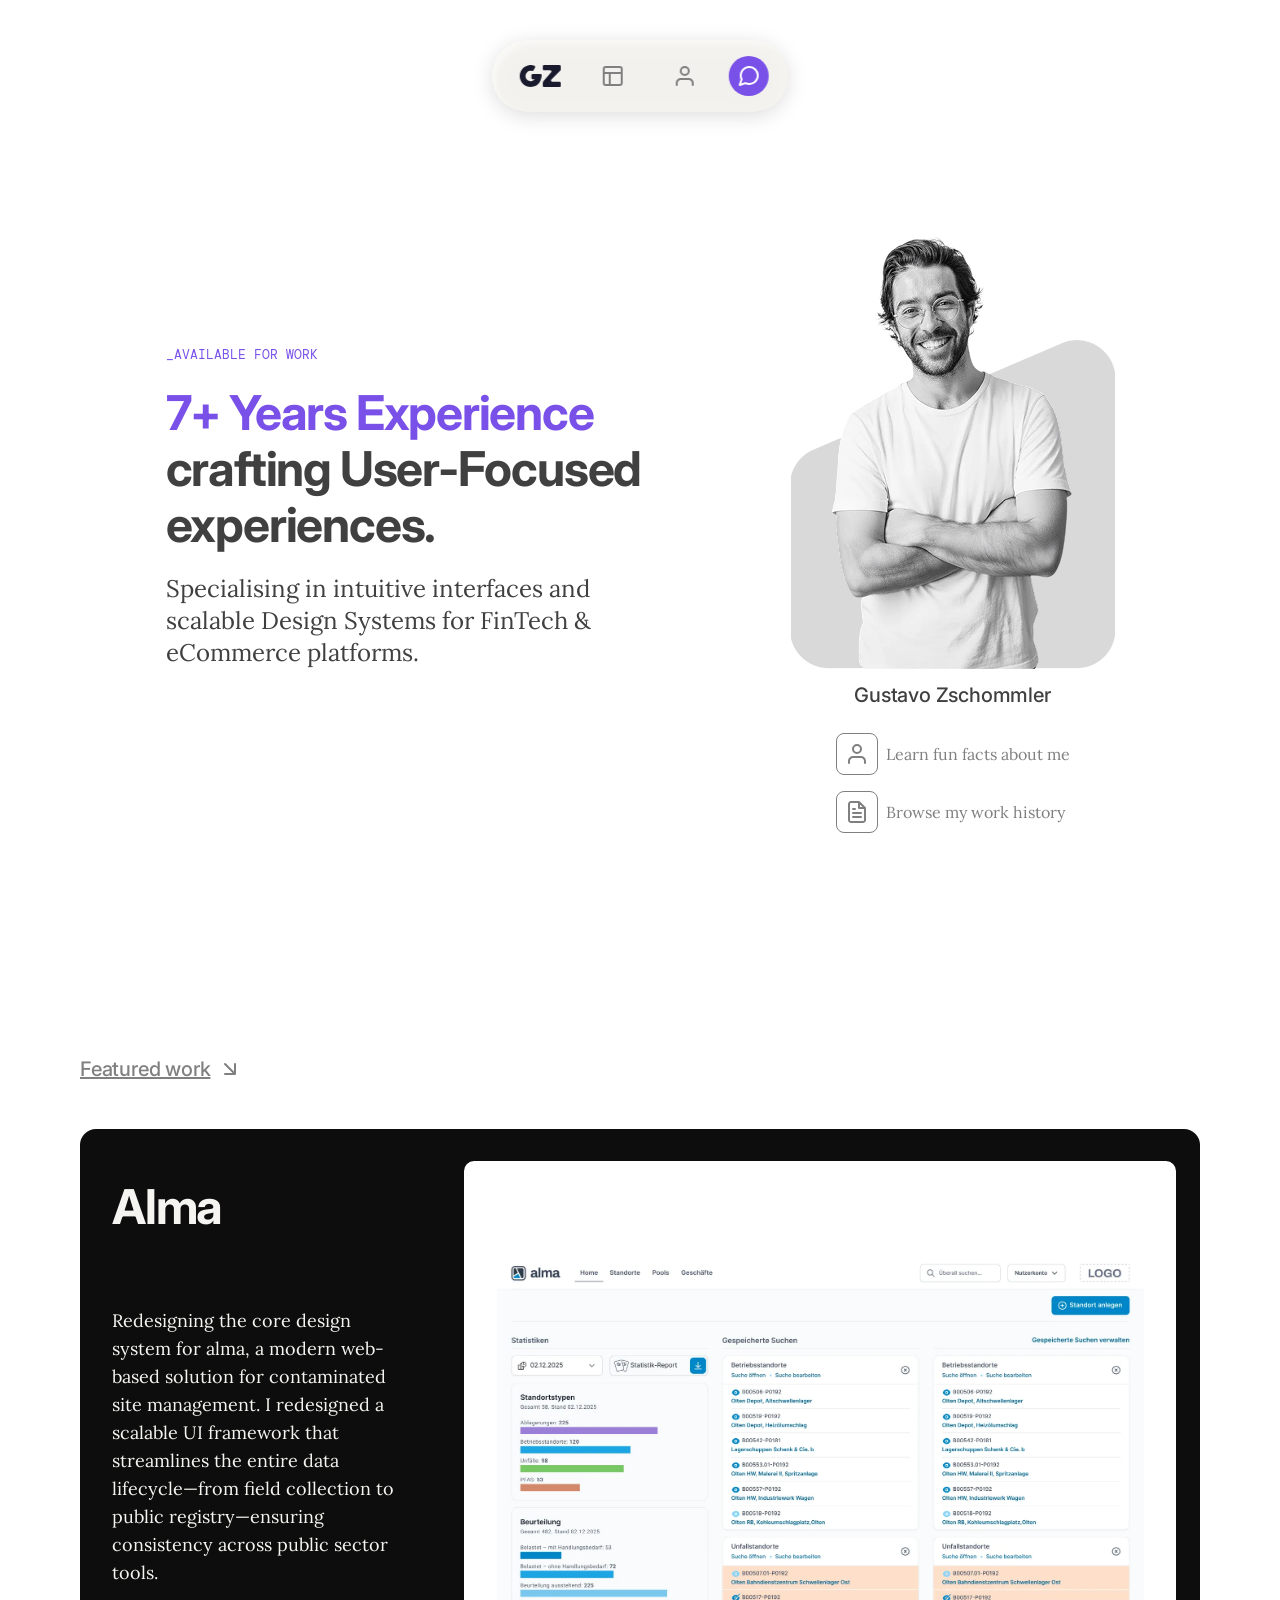
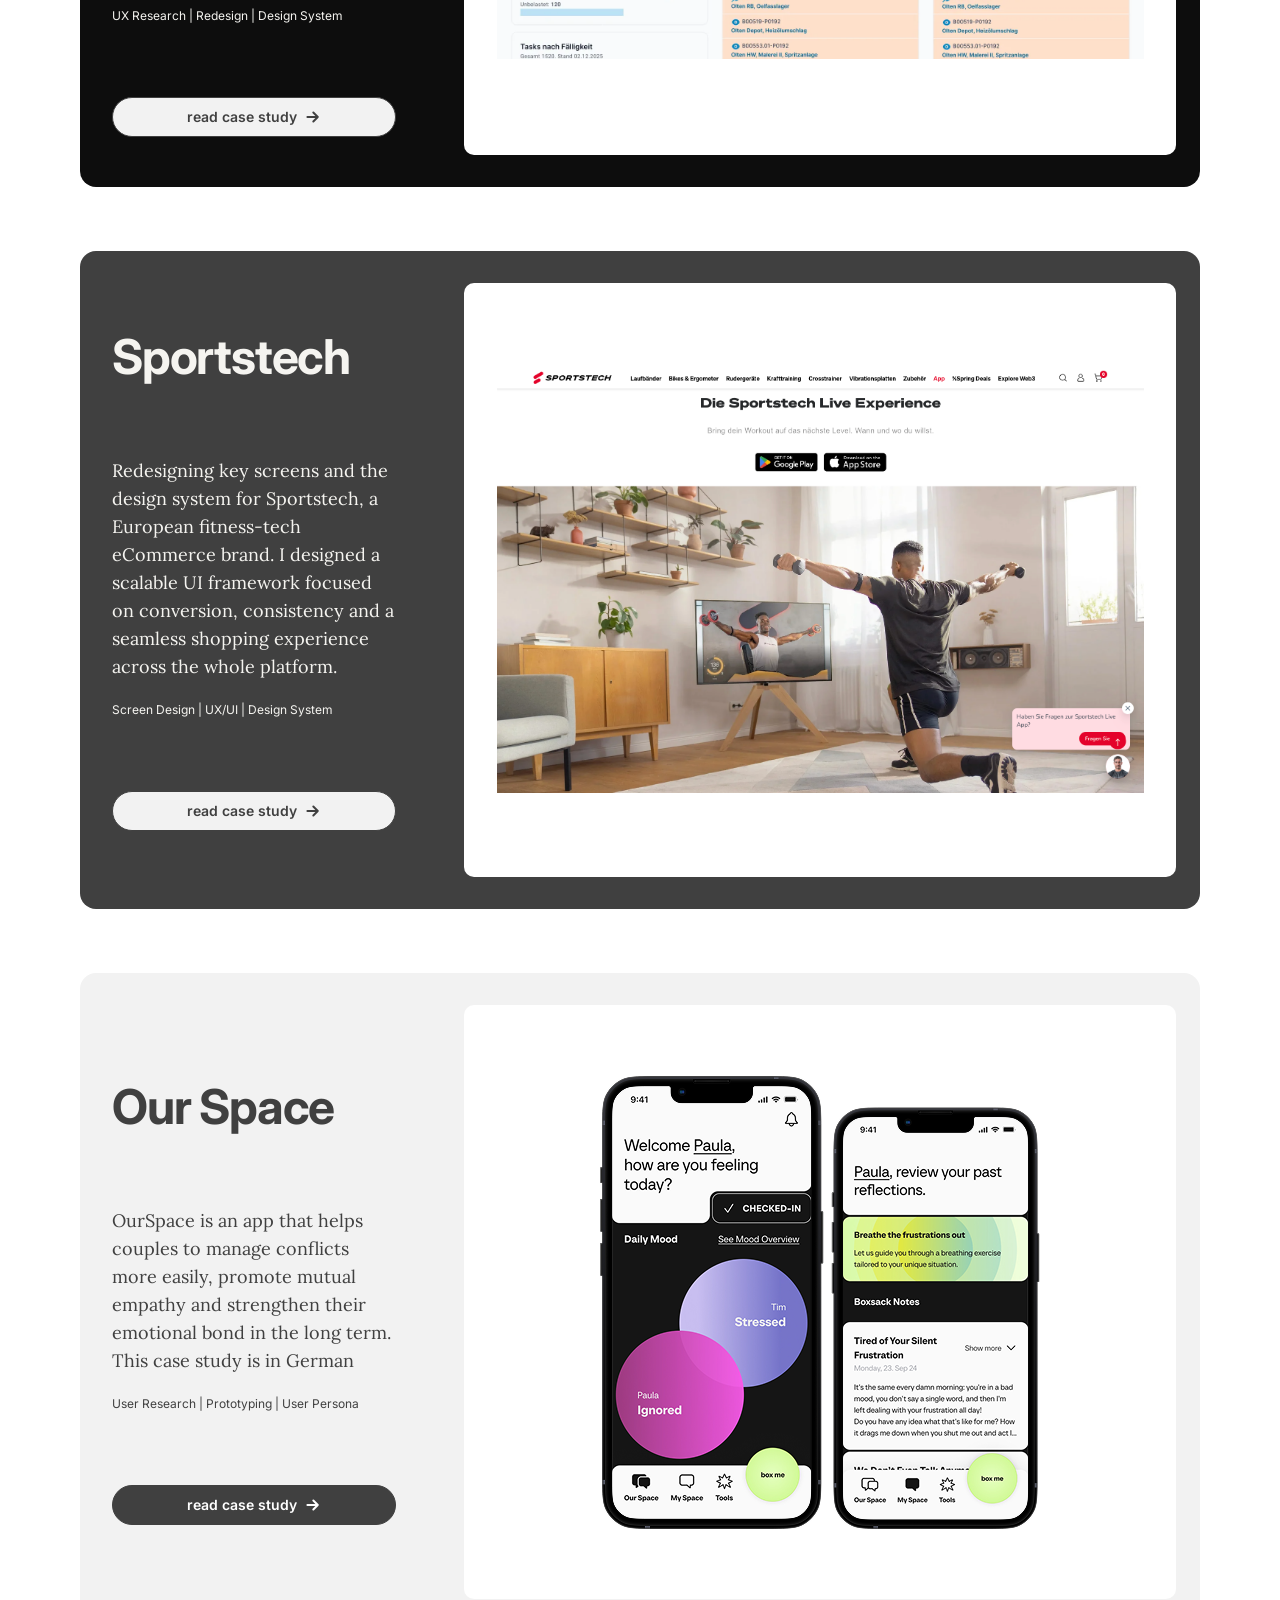
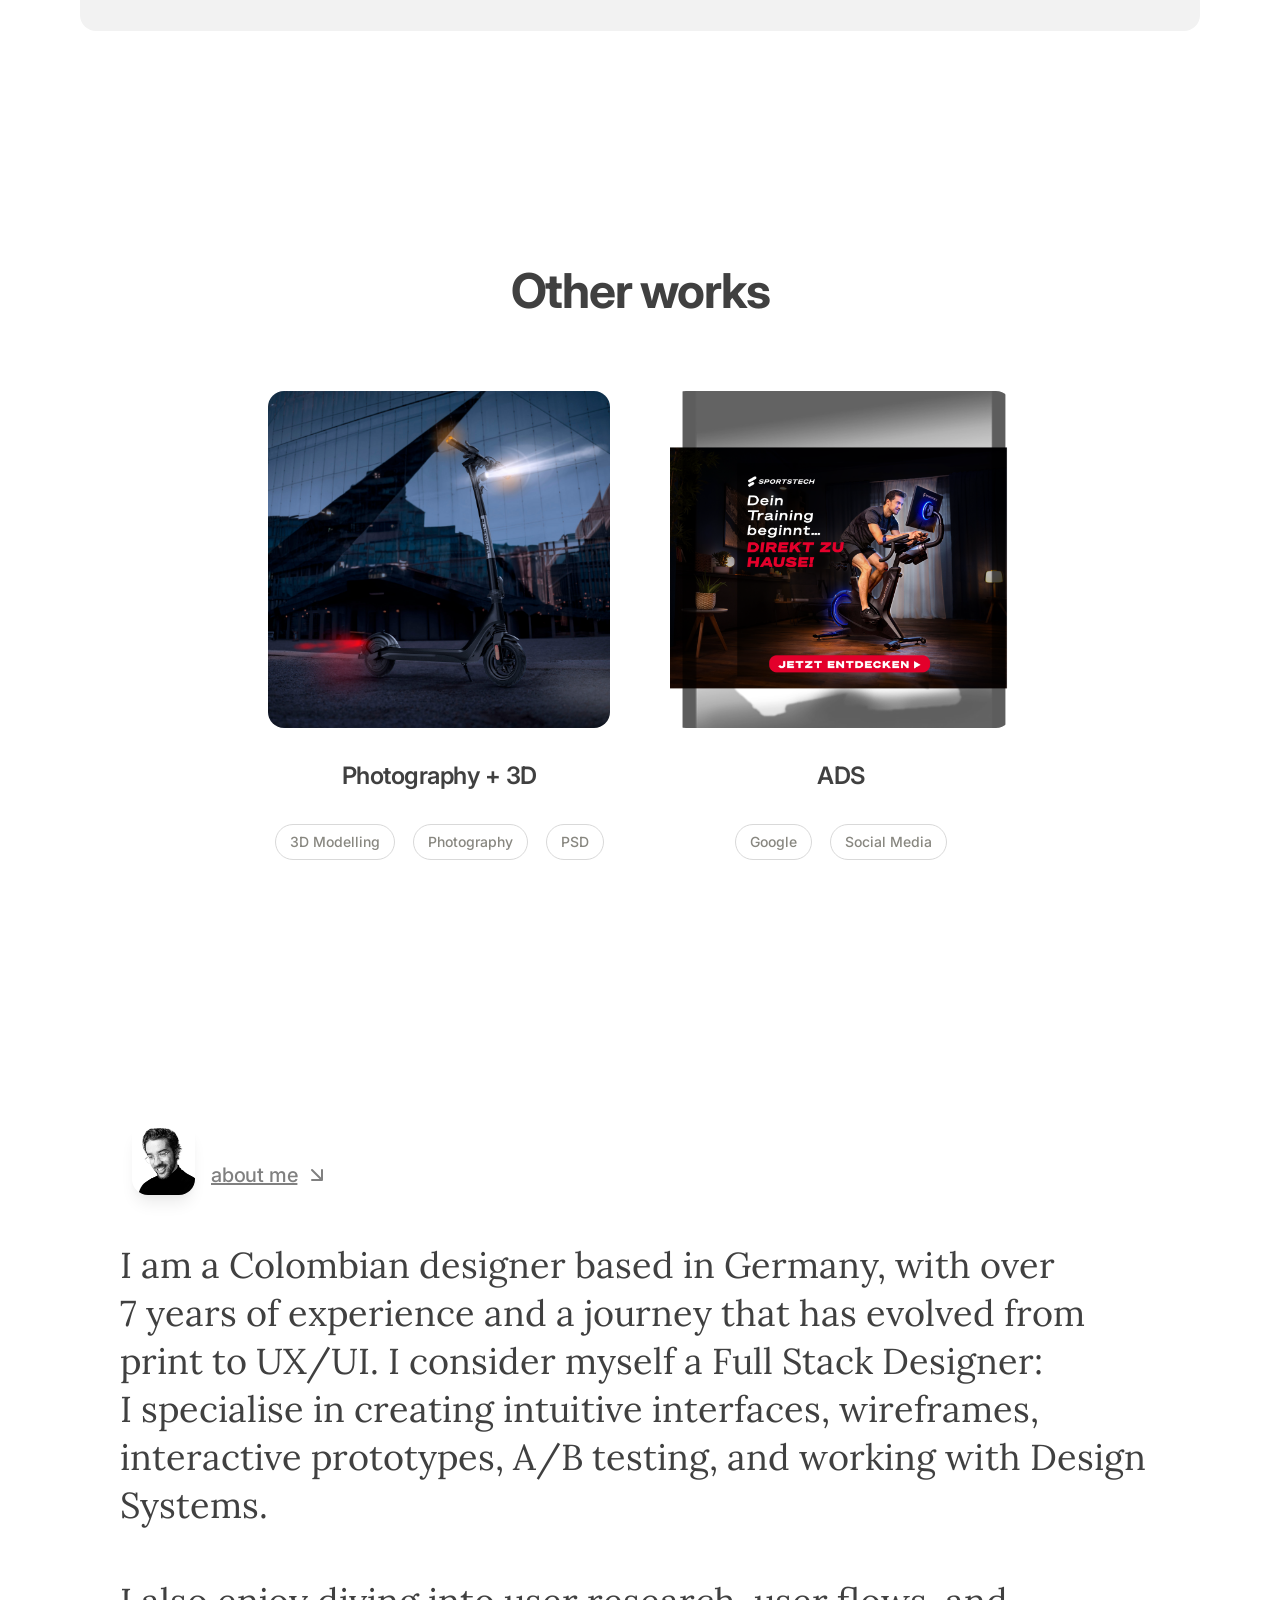
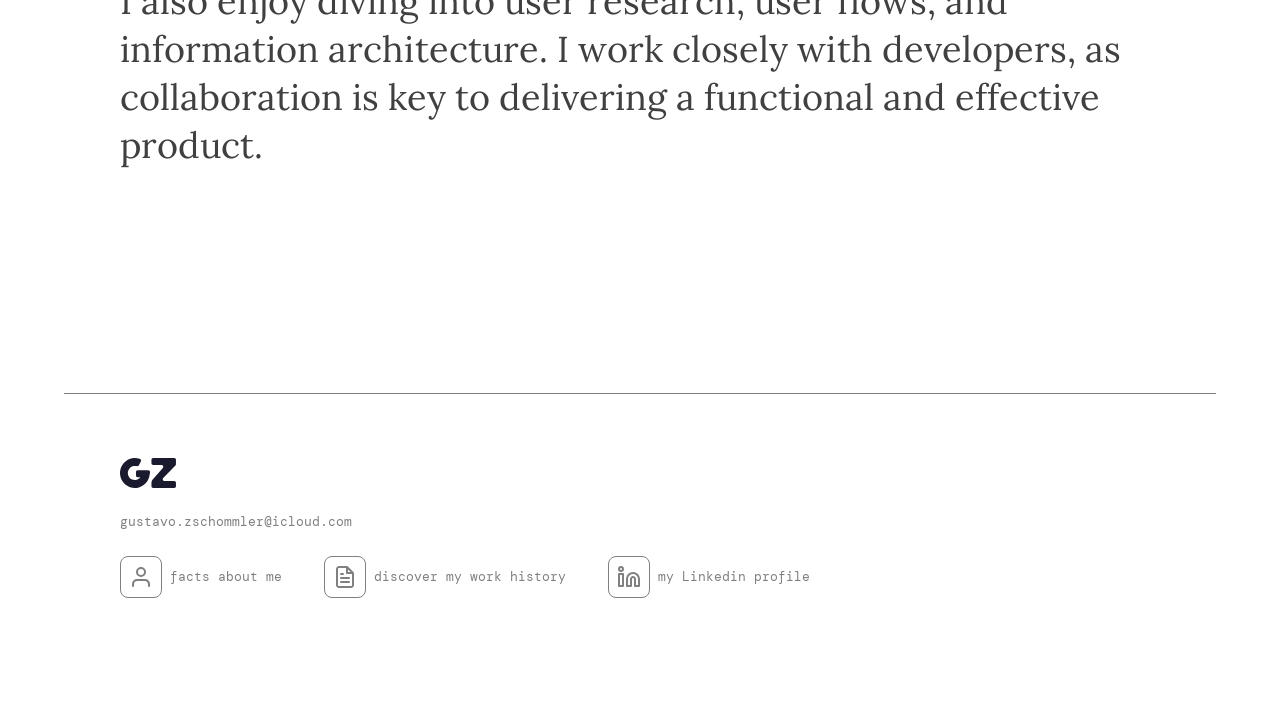
==== index.html @ 928713ec "Portfolio site — built from Gus Design System v1.1 (Figma) Co-Authored-By: Claude Fable 5 <noreply@a" ====
<!DOCTYPE html>
<html lang="en">
<head>
  <meta charset="UTF-8" />
  <meta name="viewport" content="width=device-width, initial-scale=1.0" />
  <title>Gustavo Zschommler — UX/UI Designer</title>
  <meta name="description" content="UX/UI Designer with 7+ years of experience crafting user-focused experiences. Specialising in intuitive interfaces and scalable Design Systems for FinTech & eCommerce platforms." />
  <link rel="preconnect" href="https://fonts.googleapis.com" />
  <link rel="preconnect" href="https://fonts.gstatic.com" crossorigin />
  <link href="https://fonts.googleapis.com/css2?family=Inter:wght@400;500;600;700&family=Lora:ital,wght@0,400;1,400&family=DM+Mono:wght@400&display=swap" rel="stylesheet" />
  <link rel="stylesheet" href="css/tokens.css" />
  <link rel="stylesheet" href="css/base.css" />
  <link rel="stylesheet" href="css/home.css" />
  <link rel="icon" type="image/svg+xml" href="assets/img/logo-sm.svg" />
</head>
<body>

  <!-- Navbar -->
  <div class="navbar-wrap">
    <nav class="navbar" aria-label="Main navigation">
      <a class="nav-logo" href="index.html" aria-label="Home">
        <img src="assets/img/logo-sm.svg" alt="GZ logo" />
      </a>
      <div class="nav-items">
        <a class="nav-icon" href="index.html#featured-work" aria-label="Featured work">
          <img src="assets/img/icon-layout.svg" alt="" />
        </a>
        <a class="nav-icon" href="about.html" aria-label="About me">
          <img src="assets/img/icon-user.svg" alt="" />
        </a>
      </div>
      <a class="nav-talk" href="mailto:gustavo.zschommler@icloud.com" aria-label="Let's talk">
        <img src="assets/img/icon-message.svg" alt="" />
      </a>
    </nav>
  </div>

  <main class="page">

    <!-- Hero -->
    <section class="hero">
      <div class="hero-content">
        <p class="hero-kicker mono">_AVAILABLE FOR WORK</p>
        <h1 class="hero-title display-sm">
          <span class="accent">7+ Years Experience</span><br />
          crafting User-Focused experiences.
        </h1>
        <p class="hero-lede body-xl">Specialising in intuitive interfaces and scalable Design Systems for FinTech &amp; eCommerce platforms.</p>
      </div>
      <div class="hero-profile">
        <div class="hero-portrait">
          <img src="assets/img/portrait-me.png" alt="Portrait of Gustavo Zschommler" />
          <p class="hero-name heading-3">Gustavo Zschommler</p>
        </div>
        <div class="hero-links">
          <a class="icon-link" href="about.html">
            <span class="icon-box"><img src="assets/img/icon-profile.svg" alt="" /></span>
            <span>Learn fun facts about me</span>
          </a>
          <a class="icon-link" href="about.html#history">
            <span class="icon-box"><img src="assets/img/icon-cv.svg" alt="" /></span>
            <span>Browse my work history</span>
          </a>
        </div>
      </div>
    </section>

    <!-- Featured work -->
    <section class="featured" id="featured-work">
      <a class="section-link" href="#featured-work">
        <span class="text">Featured work</span>
        <img src="assets/img/icon-arrow-down.svg" alt="" />
      </a>

      <div class="project-cards">

        <a class="project-card card-dark" href="case-alma.html">
          <div class="card-text">
            <h2 class="card-title">Alma</h2>
            <div class="card-description">
              <p class="body-lg">Redesigning the core design system for alma, a modern web-based solution for contaminated site management. I redesigned a scalable UI framework that streamlines the entire data lifecycle—from field collection to public registry—ensuring consistency across public sector tools.</p>
              <p class="card-categories">UX Research | Redesign | Design System</p>
            </div>
            <span class="btn btn-outline">read case study <img src="assets/img/icon-arrow-dark.svg" alt="" /></span>
          </div>
          <div class="card-media">
            <img src="assets/img/alma-desktop.png" alt="Alma dashboard interface" />
          </div>
        </a>

        <a class="project-card card-graphite" href="case-sportstech.html">
          <div class="card-text">
            <h2 class="card-title">Sportstech</h2>
            <div class="card-description">
              <p class="body-lg">Redesigning key screens and the design system for Sportstech, a European fitness-tech eCommerce brand. I designed a scalable UI framework focused on conversion, consistency and a seamless shopping experience across the whole platform.</p>
              <p class="card-categories">Screen Design | UX/UI | Design System</p>
            </div>
            <span class="btn btn-outline">read case study <img src="assets/img/icon-arrow-dark.svg" alt="" /></span>
          </div>
          <div class="card-media">
            <img src="assets/img/sportstech-desktop.png" alt="Sportstech live experience page" />
          </div>
        </a>

        <a class="project-card card-light" href="case-ourspace.html">
          <div class="card-text">
            <h2 class="card-title">Our Space</h2>
            <div class="card-description">
              <p class="body-lg">OurSpace is an app that helps couples to manage conflicts more easily, promote mutual empathy and strengthen their emotional bond in the long term. This case study is in German</p>
              <p class="card-categories">User Research | Prototyping | User Persona</p>
            </div>
            <span class="btn btn-solid">read case study <img src="assets/img/icon-arrow-light.svg" alt="" /></span>
          </div>
          <div class="card-media">
            <img class="app-shot" src="assets/img/ourspace-main.png" alt="OurSpace app screens" />
          </div>
        </a>

      </div>
    </section>

    <!-- Other works -->
    <section class="other-works">
      <h2 class="other-works-title display-sm">Other works</h2>
      <div class="other-works-cards">

        <a class="work-card" href="case-photo-3d.html">
          <div class="work-image">
            <img src="assets/img/photo-3d.jpg" alt="Photography and 3D manipulation work" />
          </div>
          <p class="work-title heading-2">Photography + 3D</p>
          <div class="work-categories">
            <span class="chip">3D Modelling</span>
            <span class="chip">Photography</span>
            <span class="chip">PSD</span>
          </div>
        </a>

        <a class="work-card" href="case-ads.html">
          <div class="work-image">
            <img src="assets/img/ads-sbike.png" alt="Display advertising work" />
          </div>
          <p class="work-title heading-2">ADS</p>
          <div class="work-categories">
            <span class="chip">Google</span>
            <span class="chip">Social Media</span>
          </div>
        </a>

      </div>
    </section>

    <!-- About me (resumen) -->
    <section class="about-strip">
      <a class="about-link" href="about.html">
        <span class="about-portrait"><img src="assets/img/portrait-mini.png" alt="Gustavo Zschommler" /></span>
        <span class="section-link"><span class="text">about me</span> <img src="assets/img/icon-arrow-down.svg" alt="" /></span>
      </a>
      <p class="about-text body-2xl">
        I am a Colombian designer based in Germany, with over <br />
        7 years of experience and a journey that has evolved from print to UX/UI. I consider myself a Full Stack Designer: <br />
        I specialise in creating intuitive interfaces, wireframes, interactive prototypes, A/B testing, and working with Design Systems. <br /><br />
        I also enjoy diving into user research, user flows, and information architecture. I work closely with developers, as collaboration is key to delivering a functional and effective product.
      </p>
    </section>

    <!-- Footer -->
    <footer class="footer">
      <div class="footer-inner">
        <a class="footer-logo" href="index.html">
          <img src="assets/img/logo-md.svg" alt="GZ logo" />
        </a>
        <p class="footer-email mono">gustavo.zschommler@icloud.com</p>
        <div class="footer-links">
          <a class="icon-link" href="about.html">
            <span class="icon-box"><img src="assets/img/icon-profile.svg" alt="" /></span>
            <span>facts about me</span>
          </a>
          <a class="icon-link" href="about.html#history">
            <span class="icon-box"><img src="assets/img/icon-cv.svg" alt="" /></span>
            <span>discover my work history</span>
          </a>
          <a class="icon-link" href="https://www.linkedin.com/in/gustavo-zschommler" target="_blank" rel="noopener">
            <span class="icon-box"><img src="assets/img/icon-linkedin.svg" alt="" /></span>
            <span>my Linkedin profile</span>
          </a>
        </div>
      </div>
    </footer>

  </main>

</body>
</html>
---- css/tokens.css ----
/* ============================================================
   Gus Design System v1.1 — Design Tokens
   Fuente: Figma "Gus Design System v1.0" → Tokens Reference (Updated)
   ============================================================ */

:root {
  /* ---------- Color / Brand ---------- */
  --brand-electric-violet: #7951e9;
  --brand-graphite: #404040;
  --brand-stone: #808080;
  --brand-ink: #1a1a2e;
  --brand-chalk: #f5f4f0;
  --brand-muted: #888780;
  --neutral-white: #ffffff;

  /* ---------- Color / Status ---------- */
  --status-success: #1d9e75;
  --status-warning: #ef9f27;
  --status-danger: #e24b4a;
  --status-info: #7951e9;
  --status-success-bg: #e1f5ee;
  --status-warning-bg: #faeeda;
  --status-danger-bg: #faece7;
  --status-info-bg: #ede8fb;

  /* ---------- Color / Black scale ---------- */
  --black-100: #f2f2f2;
  --black-200: #d9d9d9;
  --black-300: #bfbfbf;
  --black-400: #a6a6a6;
  --black-500: #808080;
  --black-600: #595959;
  --black-700: #404040;
  --black-800: #262626;
  --black-900: #0d0d0d;

  /* ---------- Typography ---------- */
  --font-display: "Inter", -apple-system, BlinkMacSystemFont, sans-serif;
  --font-body: "Lora", Georgia, serif;
  --font-mono: "DM Mono", ui-monospace, monospace;

  --font-size-display-2xl: 96px; /* Inter Bold */
  --font-size-display-xl: 80px;  /* Inter Bold */
  --font-size-display-lg: 64px;  /* Inter Bold */
  --font-size-display-md: 56px;  /* Inter Bold */
  --font-size-display-sm: 48px;  /* Inter Bold */
  --font-size-h1: 32px;          /* Inter Semi Bold */
  --font-size-h2: 24px;          /* Inter Semi Bold */
  --font-size-h3: 20px;          /* Inter Medium */
  --font-size-body-lg: 18px;     /* Lora Regular */
  --font-size-body: 16px;        /* Lora Regular */
  --font-size-body-sm: 14px;     /* Lora Regular */
  --font-size-label: 12px;       /* Inter Medium CAPS */
  --font-size-mono: 13px;        /* DM Mono Regular */

  /* ---------- Spacing scale ---------- */
  --space-1: 4px;
  --space-2: 8px;
  --space-3: 12px;
  --space-4: 16px;
  --space-5: 20px;
  --space-6: 24px;
  --space-7: 28px;
  --space-8: 32px;
  --space-10: 40px;
  --space-12: 48px;
  --space-14: 56px;
  --space-16: 64px;
  --space-18: 72px;

  /* ---------- Border radius ---------- */
  --radius-sharp: 2px;
  --radius-sm: 6px;
  --radius-md: 10px;
  --radius-lg: 16px;
  --radius-xl: 24px;
  --radius-2xl: 32px;
  --radius-full: 9999px;

  /* ---------- Shadows ---------- */
  --shadow-xs: 0 1px 2px rgba(13, 13, 13, 0.06);
  --shadow-sm: 0 2px 6px rgba(13, 13, 13, 0.08);
  --shadow-md: 0 4px 12px rgba(13, 13, 13, 0.10);
  --shadow-lg: 0 8px 24px rgba(13, 13, 13, 0.12);
  --shadow-xl: 0 16px 40px rgba(13, 13, 13, 0.14);
  --shadow-xxl: 0 28px 64px rgba(13, 13, 13, 0.18);
}
---- css/base.css ----
/* ============================================================
   Base — reset, tipografía y componentes compartidos
   ============================================================ */

*,
*::before,
*::after {
  box-sizing: border-box;
}

html {
  scroll-behavior: smooth;
}

body {
  margin: 0;
  background: var(--neutral-white);
  color: var(--brand-graphite);
  font-family: var(--font-body);
  font-size: var(--font-size-body);
  line-height: 26px;
  -webkit-font-smoothing: antialiased;
}

img {
  display: block;
  max-width: 100%;
}

a {
  color: inherit;
  text-decoration: none;
}

h1, h2, h3, h4, p {
  margin: 0;
}

/* ---------- Tipografía del sistema ---------- */

.display-sm {
  font-family: var(--font-display);
  font-weight: 700;
  font-size: var(--font-size-display-sm);
  line-height: 56px;
  letter-spacing: -1.2px;
}

.heading-1 {
  font-family: var(--font-display);
  font-weight: 600;
  font-size: var(--font-size-h1);
  line-height: 40px;
  letter-spacing: -0.8px;
}

.heading-2 {
  font-family: var(--font-display);
  font-weight: 600;
  font-size: var(--font-size-h2);
  line-height: 32px;
  letter-spacing: -0.5px;
}

.heading-3 {
  font-family: var(--font-display);
  font-weight: 500;
  font-size: var(--font-size-h3);
  line-height: 28px;
  letter-spacing: -0.2px;
}

.body-2xl {
  font-size: 36px;
  line-height: var(--space-12);
}

.body-xl {
  font-size: 24px;
  line-height: var(--space-8);
}

.body-lg {
  font-size: var(--font-size-body-lg);
  line-height: 28px;
}

.body-sm {
  font-size: var(--font-size-body-sm);
  line-height: 22px;
}

.label {
  font-family: var(--font-display);
  font-weight: 500;
  font-size: var(--font-size-label);
  line-height: 18px;
  letter-spacing: 0.06em;
  text-transform: uppercase;
}

.mono {
  font-family: var(--font-mono);
  font-weight: 400;
  font-size: var(--font-size-mono);
  line-height: 20px;
}

/* ---------- Navbar (píldora flotante) ---------- */

.navbar-wrap {
  position: fixed;
  top: var(--space-10);
  left: 50%;
  transform: translateX(-50%);
  z-index: 100;
}

.navbar {
  display: flex;
  align-items: center;
  gap: var(--space-2);
  padding: var(--space-3) var(--space-5);
  border-radius: var(--radius-full);
  background: color-mix(in srgb, var(--brand-chalk) 88%, transparent);
  backdrop-filter: blur(5px);
  -webkit-backdrop-filter: blur(5px);
  filter: drop-shadow(0 4px 10px rgba(0, 0, 0, 0.15));
  box-shadow: inset 4px 4px 4.5px 0 rgba(255, 255, 255, 0.4);
}

.navbar > * {
  flex-shrink: 0;
}

.navbar .nav-logo {
  display: flex;
  padding: var(--space-2);
}

.navbar .nav-logo img {
  width: 40.5px;
  height: 21.5px;
  max-width: none;
}

.navbar .nav-items {
  display: flex;
  align-items: center;
}

.navbar .nav-icon {
  display: flex;
  align-items: center;
  padding: var(--space-3) var(--space-6);
  border-radius: var(--radius-full);
  transition: opacity 0.2s ease;
}

.navbar .nav-icon:hover {
  opacity: 0.6;
}

.navbar .nav-icon img {
  width: 24px;
  height: 24px;
  max-width: none;
}

.navbar .nav-items {
  flex-shrink: 0;
}

@media (max-width: 640px) {
  .navbar {
    padding: var(--space-2) var(--space-4);
  }

  .navbar .nav-icon {
    padding: var(--space-3) var(--space-4);
  }
}

.navbar .nav-talk {
  display: flex;
  align-items: center;
  padding: var(--space-2);
  border-radius: var(--radius-full);
  background: var(--brand-electric-violet);
  transition: transform 0.2s ease;
}

.navbar .nav-talk:hover {
  transform: scale(1.06);
}

.navbar .nav-talk img {
  width: 24px;
  height: 24px;
}

/* ---------- Botones ---------- */

.btn {
  display: inline-flex;
  align-items: center;
  justify-content: center;
  gap: var(--space-2);
  height: 40px;
  padding: 0 var(--space-4);
  border-radius: var(--radius-full);
  font-family: var(--font-display);
  font-weight: 600;
  font-size: var(--font-size-body-sm);
  line-height: 20px;
  cursor: pointer;
  transition: transform 0.15s ease, box-shadow 0.15s ease;
}

.btn:hover {
  transform: translateY(-1px);
  box-shadow: var(--shadow-sm);
}

.btn img {
  width: 16px;
  height: 16px;
}

.btn-outline {
  background: var(--black-100);
  border: 1.5px solid var(--brand-graphite);
  color: var(--brand-graphite);
}

.btn-solid {
  background: var(--brand-graphite);
  border: 1.5px solid var(--brand-graphite);
  color: var(--neutral-white);
}

/* Chips de categoría */
.chip {
  display: inline-flex;
  align-items: center;
  justify-content: center;
  height: 36px;
  padding: 0 14px;
  border-radius: var(--radius-full);
  background: var(--neutral-white);
  border: 1.5px solid var(--black-200);
  color: var(--brand-muted);
  font-family: var(--font-display);
  font-weight: 500;
  font-size: var(--font-size-body-sm);
  line-height: 18px;
  white-space: nowrap;
}

/* ---------- Etiqueta de sección ("Featured work ↓") ---------- */

.section-link {
  display: inline-flex;
  align-items: center;
  gap: var(--space-2);
  padding: 6px 0;
  color: var(--brand-stone);
  font-family: var(--font-display);
  font-weight: 500;
  font-size: var(--font-size-h3);
  line-height: 28px;
  letter-spacing: -0.2px;
}

.section-link .text {
  text-decoration: underline;
}

.section-link img {
  width: 24px;
  height: 24px;
}

/* ---------- Filas de icono + texto (hero / footer) ---------- */

.icon-link {
  display: flex;
  align-items: center;
  gap: var(--space-2);
  color: var(--brand-stone);
}

.icon-link .icon-box {
  display: flex;
  align-items: center;
  padding: var(--space-2);
  border: 1px solid var(--brand-stone);
  border-radius: 8px;
  transition: background 0.2s ease;
}

.icon-link:hover .icon-box {
  background: var(--black-100);
}

.icon-link .icon-box img {
  width: 24px;
  height: 24px;
}

/* ---------- Footer ---------- */

.footer {
  width: 100%;
  border-top: 1px solid var(--brand-stone);
  padding: var(--space-16) var(--space-14);
}

.footer-inner {
  display: flex;
  flex-direction: column;
  gap: var(--space-6);
  align-items: flex-start;
}

.footer-logo img {
  width: 56.3px;
  height: 29.9px;
}

.footer-email {
  color: var(--brand-stone);
}

.footer-links {
  display: flex;
  align-items: center;
  gap: 42px;
  flex-wrap: wrap;
}

.footer-links .icon-link {
  font-family: var(--font-mono);
  font-size: var(--font-size-mono);
  line-height: 20px;
}

@media (max-width: 1100px) {
  .footer {
    padding: var(--space-12) var(--space-8);
  }
}

@media (max-width: 640px) {
  .footer {
    padding: var(--space-10) var(--space-5);
  }

  .footer-links {
    flex-direction: column;
    align-items: flex-start;
    gap: var(--space-4);
  }
}
---- css/home.css ----
/* ============================================================
   Home
   ============================================================ */

.page {
  display: flex;
  flex-direction: column;
  align-items: center;
  gap: 200px;
  padding: 180px var(--space-16) var(--space-10);
}

/* ---------- Hero ---------- */

.hero {
  display: flex;
  align-items: center;
  gap: 113px;
}

.hero-content {
  display: flex;
  flex-direction: column;
  justify-content: center;
  gap: var(--space-5);
  width: 512px;
  max-width: 100%;
}

.hero-kicker {
  color: var(--brand-electric-violet);
}

.hero-title {
  color: var(--brand-graphite);
}

.hero-title .accent {
  color: var(--brand-electric-violet);
}

.hero-lede {
  color: var(--brand-graphite);
}

.hero-profile {
  display: flex;
  flex-direction: column;
  align-items: center;
  gap: var(--space-6);
  width: 324px;
  flex-shrink: 0;
}

.hero-portrait {
  display: flex;
  flex-direction: column;
  align-items: center;
  gap: var(--space-3);
  width: 100%;
}

.hero-portrait img {
  width: 326px;
  height: 489px;
  object-fit: cover;
}

.hero-name {
  color: var(--brand-graphite);
  text-align: center;
  font-weight: 500;
}

.hero-links {
  display: flex;
  flex-direction: column;
  gap: var(--space-4);
  width: 234px;
}

/* ---------- Featured work ---------- */

.featured {
  display: flex;
  flex-direction: column;
  gap: var(--space-10);
  padding: var(--space-4);
  width: 100%;
  max-width: 1312px;
}

.project-cards {
  display: flex;
  flex-direction: column;
  gap: var(--space-16);
}

.project-card {
  display: flex;
  align-items: center;
  gap: 60px;
  padding: var(--space-8) var(--space-6);
  border-radius: var(--radius-lg);
  transition: transform 0.25s ease, box-shadow 0.25s ease;
}

.project-card:hover {
  transform: translateY(-4px);
  box-shadow: var(--shadow-lg);
}

.project-card.card-dark {
  background: var(--black-900);
  color: var(--brand-chalk);
}

.project-card.card-graphite {
  background: var(--black-700);
  color: var(--brand-chalk);
}

.project-card.card-light {
  background: var(--black-100);
  color: var(--brand-graphite);
}

.project-card .card-text {
  display: flex;
  flex-direction: column;
  justify-content: center;
  gap: var(--space-18);
  width: 300px;
  flex-shrink: 0;
  padding: var(--space-2);
}

.project-card .card-title {
  font-family: var(--font-display);
  font-weight: 700;
  font-size: var(--font-size-display-sm);
  line-height: 56px;
  letter-spacing: -1.2px;
}

.project-card .card-description {
  display: flex;
  flex-direction: column;
  gap: var(--space-5);
}

.project-card .card-categories {
  font-family: var(--font-display);
  font-size: 12px;
  line-height: 18px;
}

.project-card .card-media {
  display: flex;
  flex-direction: column;
  align-items: center;
  justify-content: center;
  background: var(--neutral-white);
  border-radius: var(--radius-md);
  padding: var(--space-12) var(--space-3);
  min-height: 594px;
  flex: 1;
}

.project-card .card-media img {
  width: 100%;
  max-width: 647px;
  height: auto;
}

.project-card .card-media img.app-shot {
  max-width: 440px;
}

/* ---------- Other works ---------- */

.other-works {
  display: flex;
  flex-direction: column;
  align-items: center;
  gap: var(--space-14);
  padding: var(--space-4);
}

.other-works-title {
  color: var(--brand-graphite);
  text-align: center;
}

.other-works-cards {
  display: flex;
  align-items: flex-start;
  gap: var(--space-7);
}

.work-card {
  display: flex;
  flex-direction: column;
  align-items: center;
  gap: var(--space-8);
  width: 374px;
  padding: var(--space-4);
  border-radius: var(--radius-2xl);
  transition: transform 0.25s ease;
}

.work-card:hover {
  transform: translateY(-4px);
}

.work-card .work-image {
  width: 100%;
  height: 337px;
  border-radius: var(--radius-lg);
  overflow: hidden;
}

.work-card .work-image img {
  width: 100%;
  height: 100%;
  object-fit: cover;
}

.work-card .work-title {
  color: var(--brand-graphite);
}

.work-card .work-categories {
  display: flex;
  align-items: center;
  gap: 18px;
  flex-wrap: wrap;
  justify-content: center;
}

/* ---------- About me (resumen) ---------- */

.about-strip {
  display: flex;
  flex-direction: column;
  align-items: flex-start;
  gap: var(--space-10);
  padding: var(--space-6) var(--space-14);
  width: 100%;
}

.about-strip .about-link {
  display: inline-flex;
  align-items: flex-end;
  gap: var(--space-4);
  padding: 6px var(--space-3);
}

.about-strip .about-portrait {
  width: 63px;
  height: 73px;
  border-radius: var(--radius-lg);
  overflow: hidden;
  box-shadow: 0 12px 16px -4px rgba(10, 13, 18, 0.08), 0 4px 6px -2px rgba(10, 13, 18, 0.03);
}

.about-strip .about-portrait img {
  width: 100%;
  height: 100%;
  object-fit: cover;
}

.about-strip .about-text {
  color: var(--brand-graphite);
}

/* ============================================================
   Tablet (≤1100px)
   ============================================================ */

@media (max-width: 1100px) {
  .page {
    gap: 140px;
    padding: 150px var(--space-8) var(--space-8);
  }

  .hero {
    flex-direction: column;
    align-items: flex-start;
    gap: var(--space-12);
  }

  .hero-content {
    width: 100%;
  }

  .hero-profile {
    flex-direction: row;
    align-items: flex-end;
    width: 100%;
    justify-content: flex-start;
    gap: var(--space-8);
  }

  .hero-portrait {
    width: auto;
  }

  .hero-portrait img {
    width: 280px;
    height: 420px;
  }

  .project-card {
    flex-direction: column;
    align-items: flex-start;
    gap: var(--space-8);
  }

  .project-card .card-text {
    width: 100%;
    gap: var(--space-8);
  }

  .project-card .card-media {
    width: 100%;
    min-height: 0;
    padding: var(--space-8) var(--space-3);
  }

  .other-works-cards {
    flex-wrap: wrap;
    justify-content: center;
  }

  .about-strip {
    padding: var(--space-6) var(--space-4);
  }

  .about-strip .about-text {
    font-size: 28px;
    line-height: 40px;
  }
}

/* ============================================================
   Mobile (≤640px)
   ============================================================ */

@media (max-width: 640px) {
  .page {
    gap: 96px;
    padding: 120px var(--space-5) var(--space-6);
  }

  .hero-title {
    font-size: 36px;
    line-height: 44px;
  }

  .hero-lede {
    font-size: 20px;
    line-height: 30px;
  }

  .hero-profile {
    flex-direction: column;
    align-items: center;
    gap: var(--space-6);
  }

  .hero-portrait img {
    width: 100%;
    max-width: 326px;
    height: auto;
  }

  .project-card .card-title {
    font-size: 36px;
    line-height: 44px;
  }

  .work-card {
    width: 100%;
  }

  .work-card .work-image {
    height: auto;
    aspect-ratio: 374 / 337;
  }

  .about-strip .about-text {
    font-size: 22px;
    line-height: 32px;
  }
}
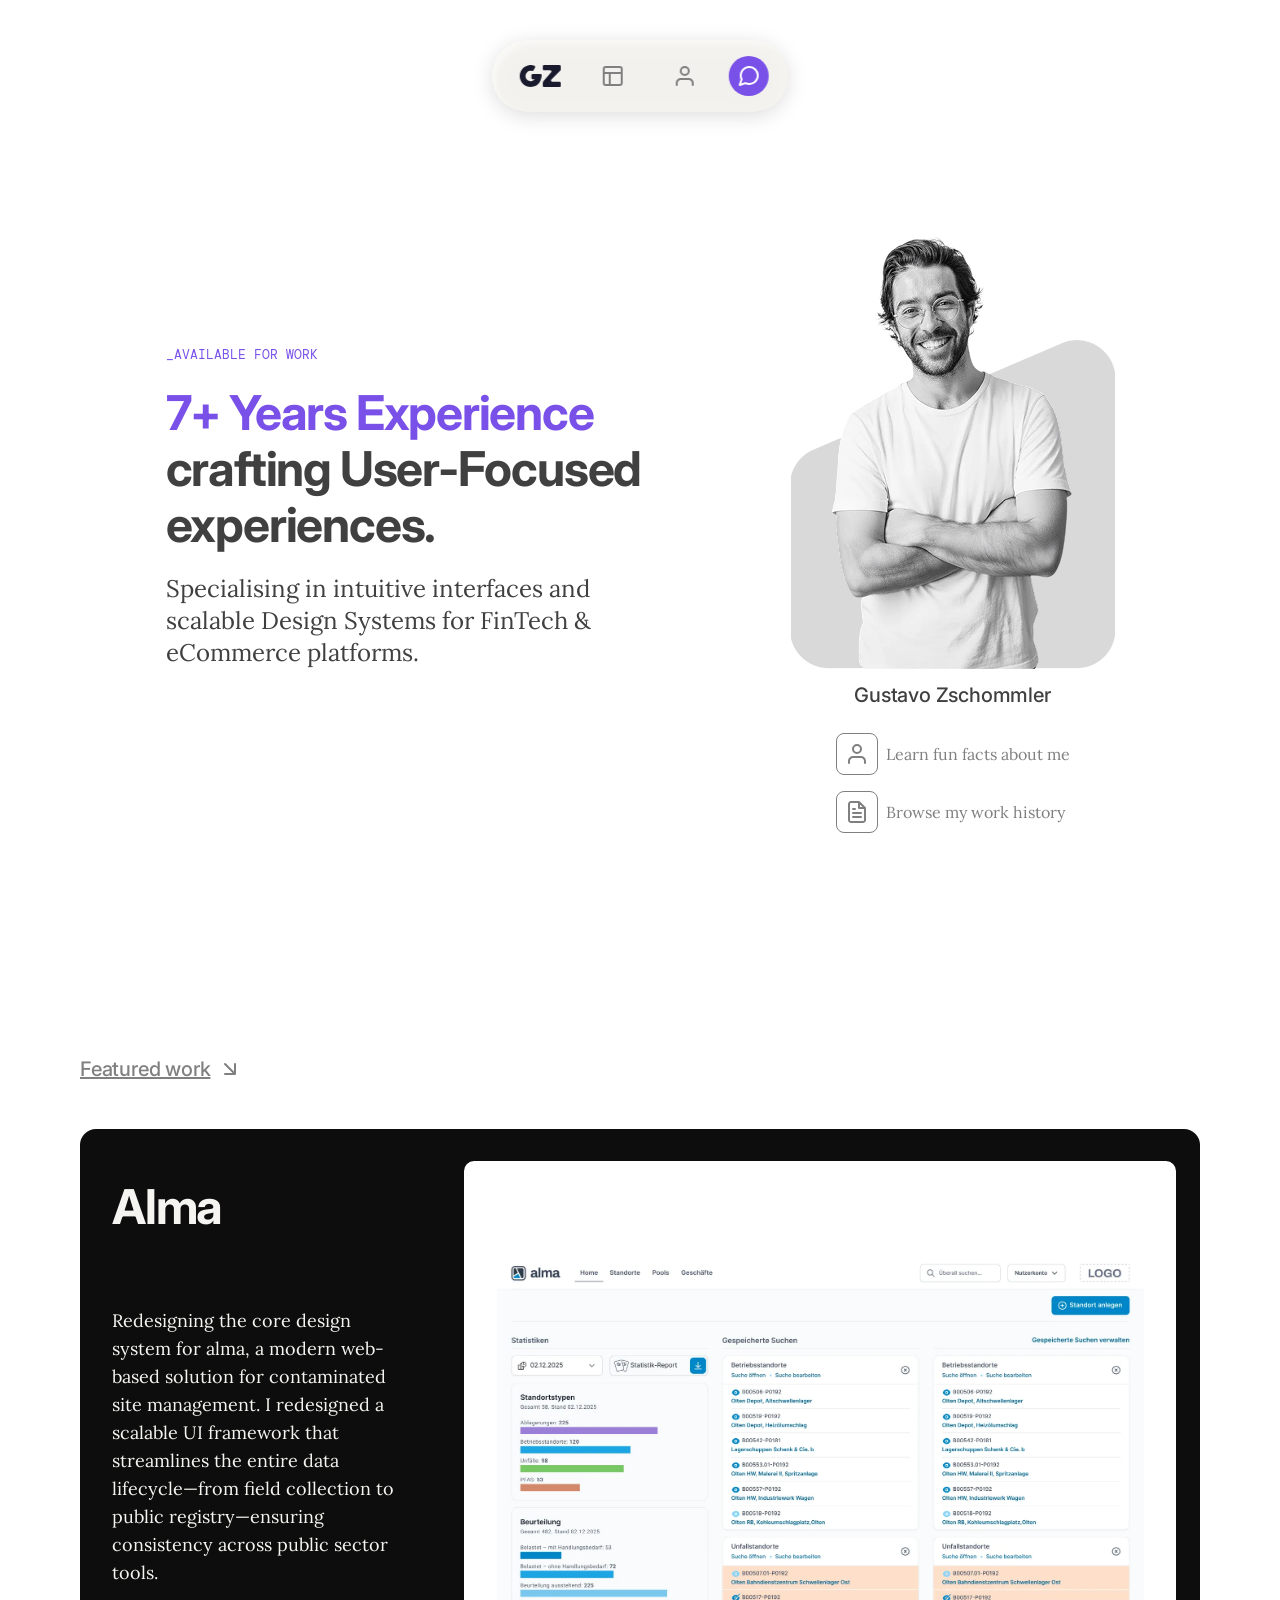
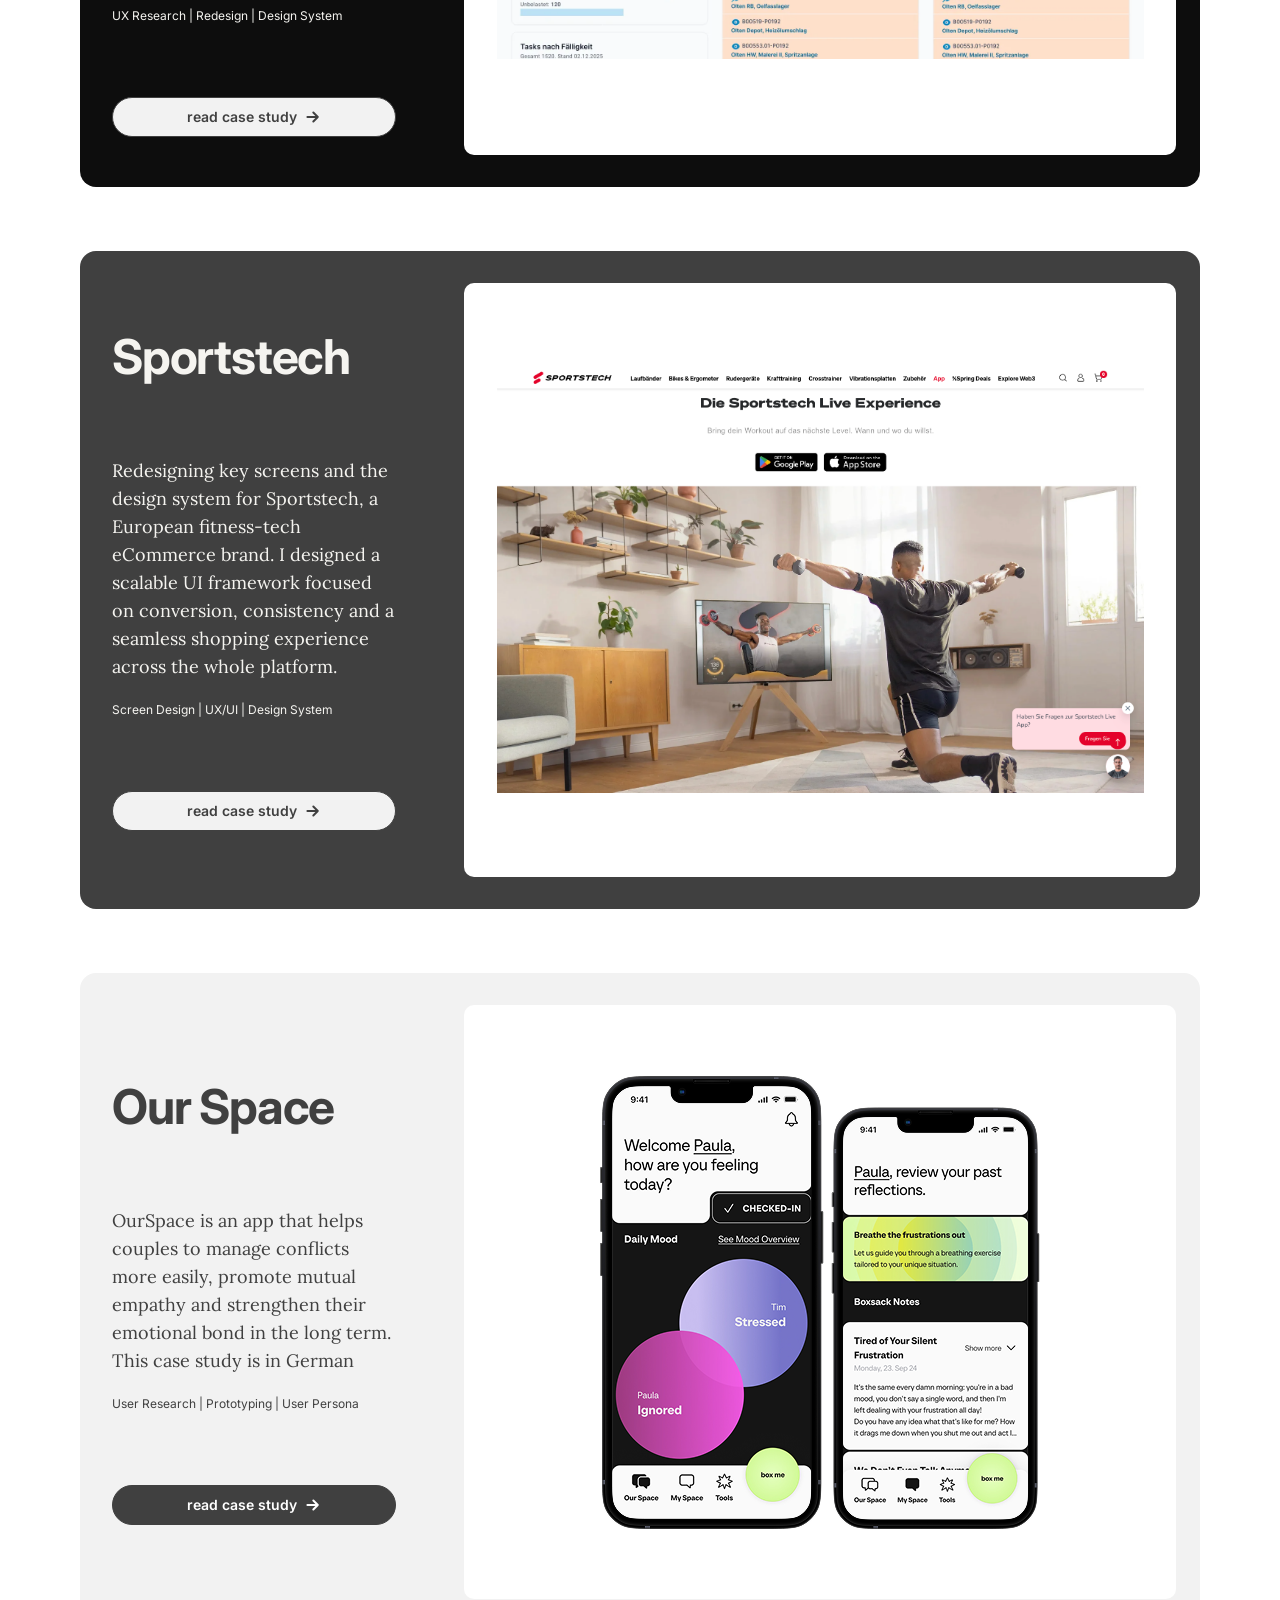
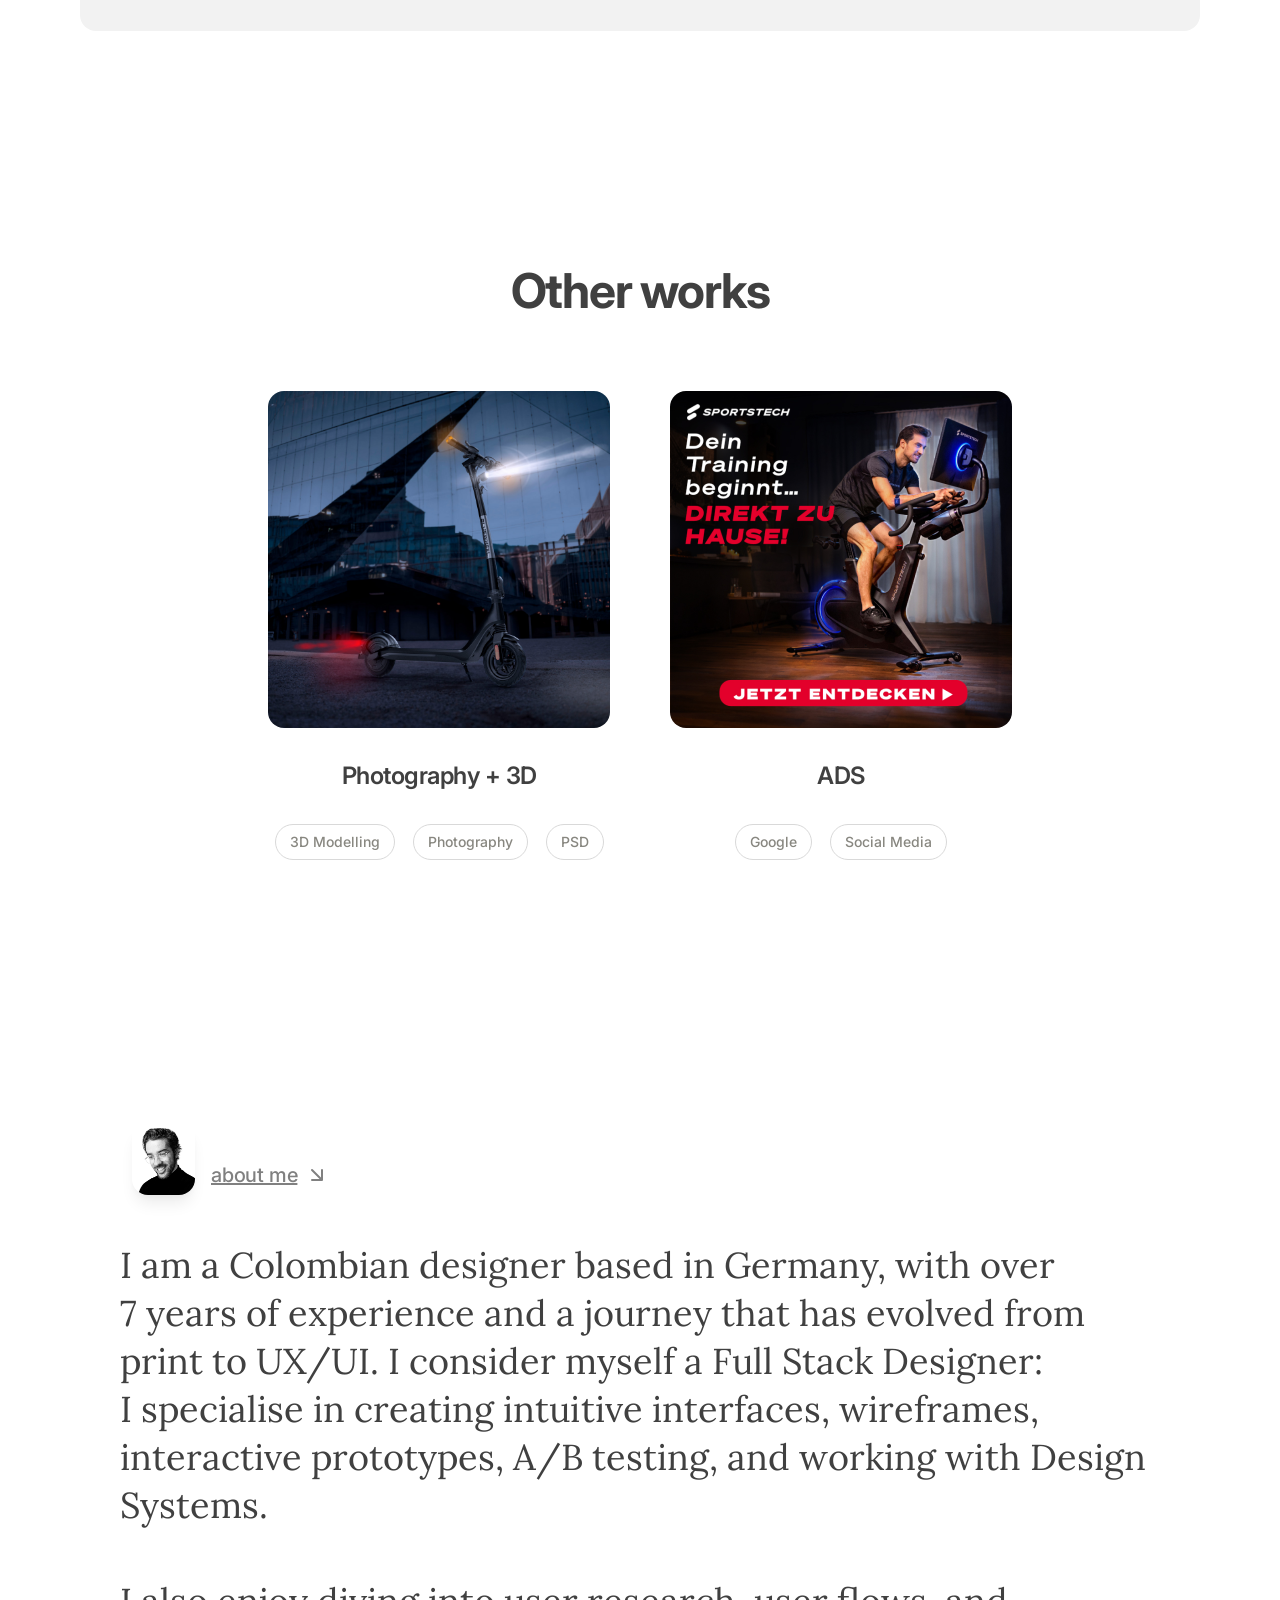
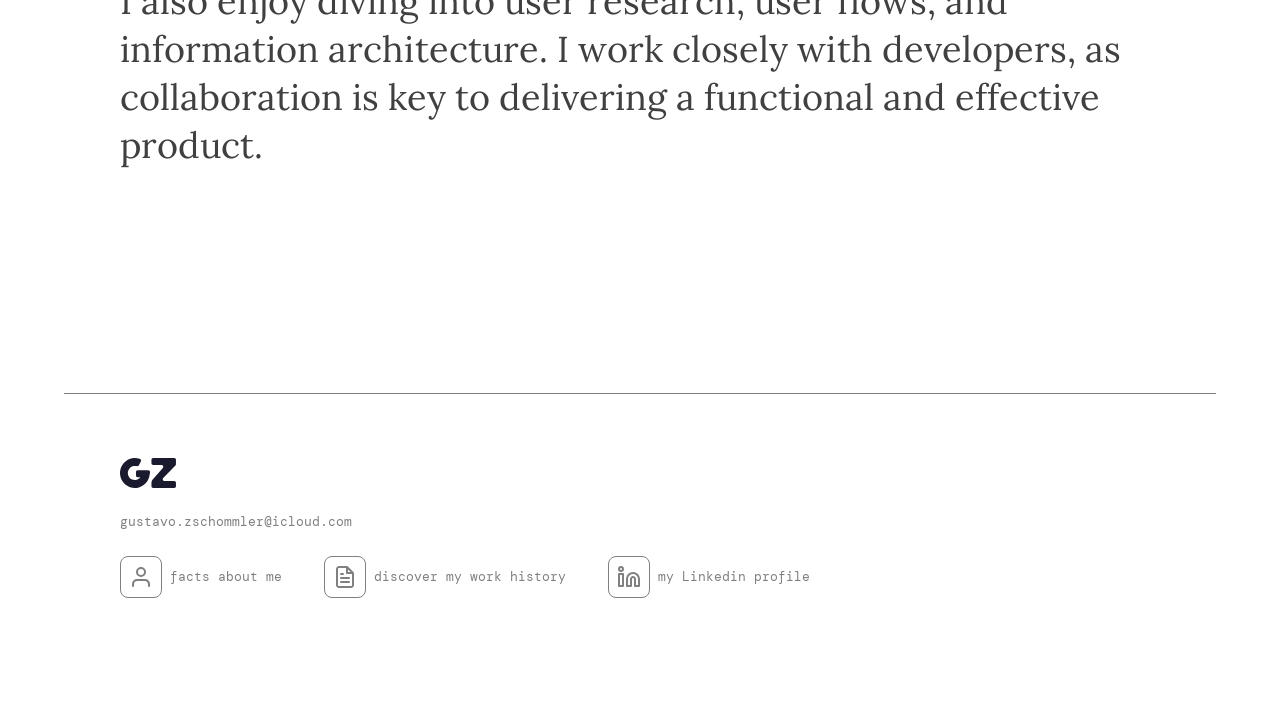
==== commit 627dcdfa: "Design updates: new ADS card image, fixed-width footer (1248), mobile navbar fix - Home: replace ADS" ====
--- a/index.html
+++ b/index.html
@@ -138,7 +138,7 @@
 
         <a class="work-card" href="case-ads.html">
           <div class="work-image">
-            <img src="assets/img/ads-sbike.png" alt="Display advertising work" />
+            <img src="assets/img/ads-card.jpg" alt="Display advertising work" />
           </div>
           <p class="work-title heading-2">ADS</p>
           <div class="work-categories">
--- a/css/base.css
+++ b/css/base.css
@@ -113,6 +113,7 @@
   top: var(--space-10);
   left: 50%;
   transform: translateX(-50%);
+  width: max-content;
   z-index: 100;
 }
 
@@ -312,6 +313,8 @@
 
 .footer {
   width: 100%;
+  max-width: 1248px;
+  margin: 0 auto;
   border-top: 1px solid var(--brand-stone);
   padding: var(--space-16) var(--space-14);
 }
